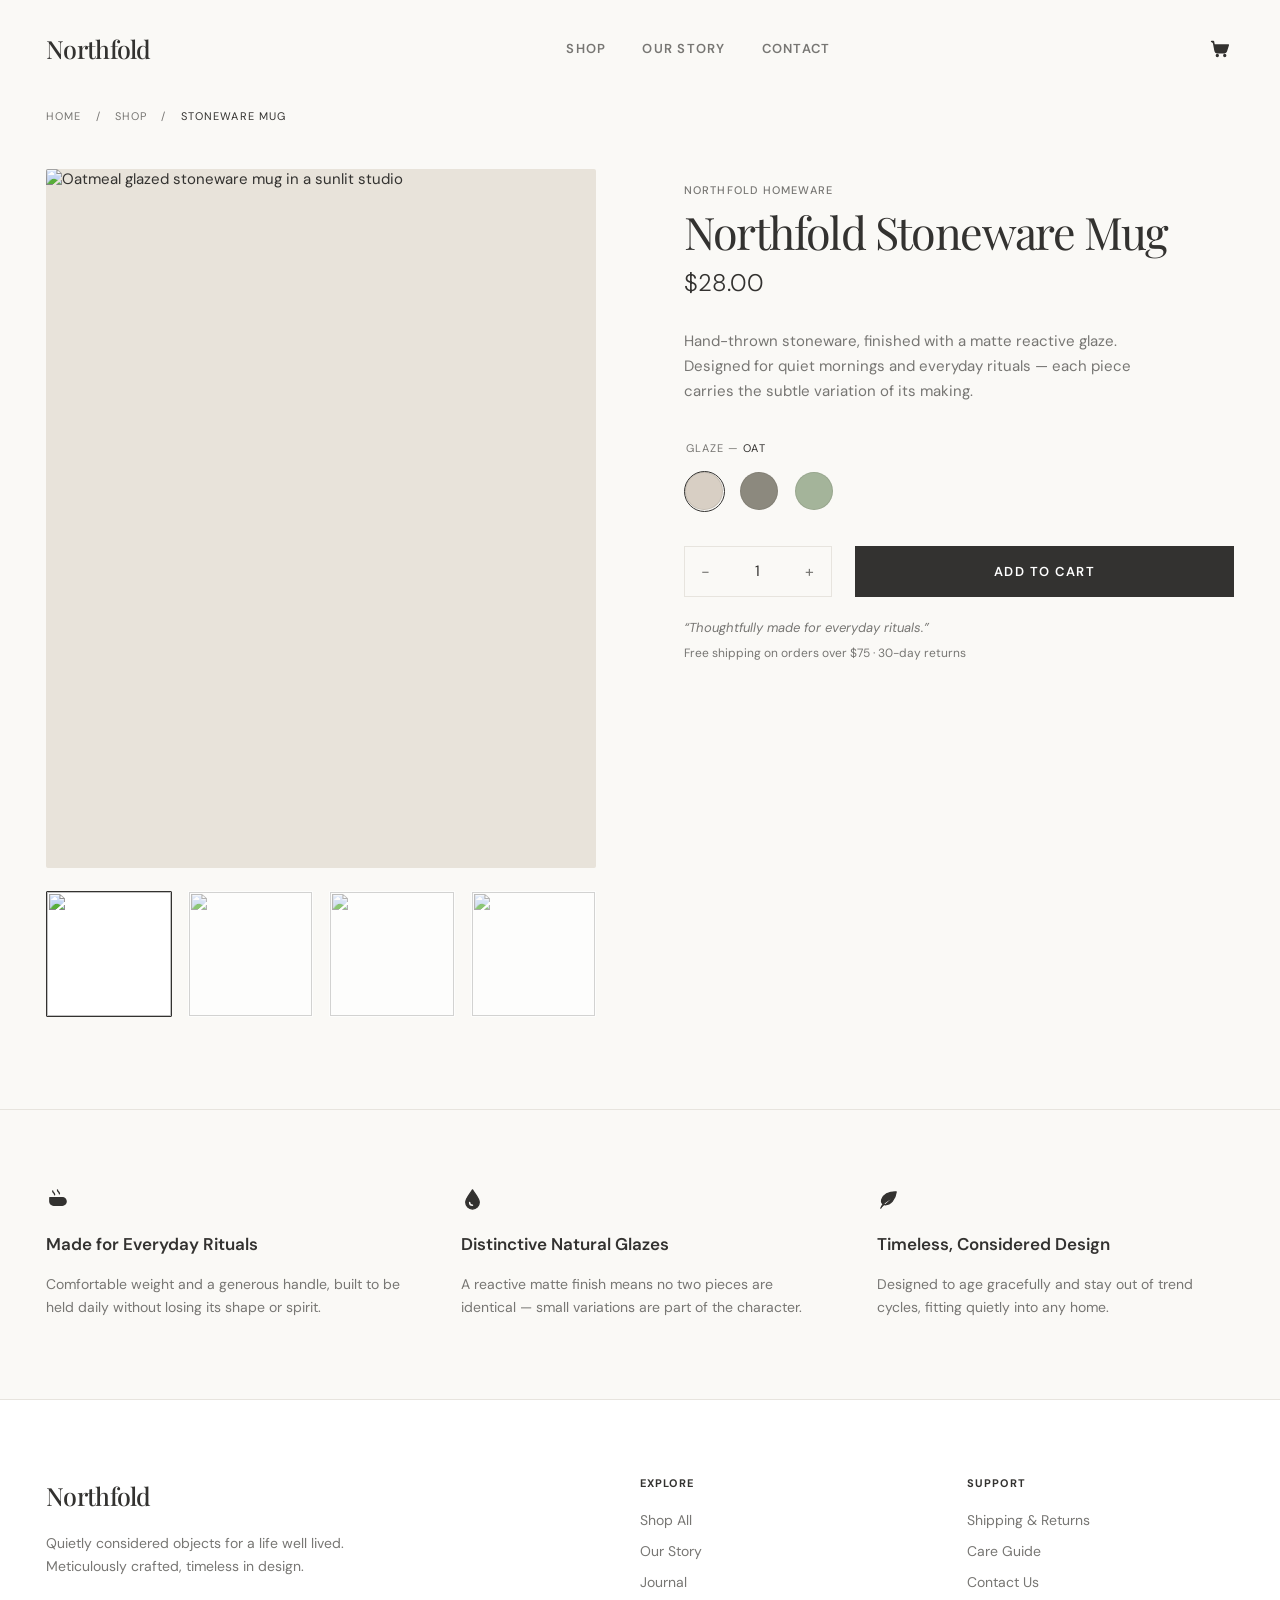
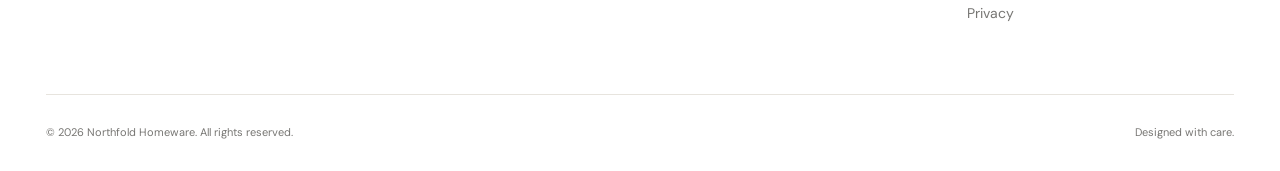
==== index.html @ 395e3844 "feat: implemented initial layout and styles for the product page" ====
<!doctype html>
<html lang="en">
<head>
  <meta charset="utf-8">
  <meta name="viewport" content="width=device-width, initial-scale=1">
  <meta name="theme-color" content="#faf9f6">
  <title>Northfold Stoneware Mug | Northfold Homeware</title>
  <link rel="icon" href="favicon.ico" sizes="any">
  <link rel="stylesheet" href="styles.css">
</head>
<body>
  <header class="site-header wrap">
    <a class="brand" href="#top">Northfold</a>
    <nav class="main-nav" aria-label="Main navigation">
      <a href="#product">Shop</a><a href="#benefits">Our Story</a><a href="#footer">Contact</a>
    </nav>
    <div class="header-actions">
      <button class="icon-button cart-button" type="button" aria-label="Shopping cart">
        <svg viewBox="0 0 24 24" aria-hidden="true"><path d="M3 4h2l2.1 11.1a2 2 0 0 0 2 1.6h8.7a2 2 0 0 0 1.9-1.4L22 8H6"/><circle cx="9.5" cy="20" r="1"/><circle cx="18" cy="20" r="1"/></svg>
      </button>
      <button class="icon-button menu-button" type="button" aria-label="Open menu">
        <svg viewBox="0 0 24 24" aria-hidden="true"><path d="M4 7h16M4 12h16M4 17h16"/></svg>
      </button>
    </div>
  </header>

  <main id="top">
    <div class="wrap breadcrumbs"><nav aria-label="Breadcrumb"><a href="#top">Home</a><span>/</span><a href="#product">Shop</a><span>/</span><span aria-current="page">Stoneware Mug</span></nav></div>
    <section class="product wrap" id="product" aria-labelledby="product-title">
      <div class="gallery">
        <div class="hero-image"><img src="https://storage.googleapis.com/uxpilot-auth.appspot.com/gen_ce81e70cb1_eb468fafd496a370.png" alt="Oatmeal glazed stoneware mug in a sunlit studio" fetchpriority="high"></div>
        <div class="thumbnails" aria-label="More product views">
          <button class="thumbnail is-active" type="button" aria-label="Front view, selected"><img src="https://storage.googleapis.com/uxpilot-auth.appspot.com/gen_261ecb6a1e_8938ddd8ae09c3d9.png" alt="" loading="lazy"></button>
          <button class="thumbnail" type="button" aria-label="Side view"><img src="https://storage.googleapis.com/uxpilot-auth.appspot.com/gen_2e1c5e06f6_3cd3f0ae0a8ce8c4.png" alt="" loading="lazy"></button>
          <button class="thumbnail" type="button" aria-label="View inside the mug"><img src="https://storage.googleapis.com/uxpilot-auth.appspot.com/gen_744cd7ebcb_35d6a5e7d0e87922.png" alt="" loading="lazy"></button>
          <button class="thumbnail" type="button" aria-label="Mug in a morning setting"><img src="https://storage.googleapis.com/uxpilot-auth.appspot.com/gen_8d7a092bd8_0ed3a1b6544049fc.png" alt="" loading="lazy"></button>
        </div>
      </div>
      <div class="product-info">
        <p class="eyebrow">Northfold Homeware</p>
        <h1 id="product-title">Northfold Stoneware Mug</h1>
        <p class="price">$28.00</p>
        <p class="description">Hand-thrown stoneware, finished with a matte reactive glaze. Designed for quiet mornings and everyday rituals — each piece carries the subtle variation of its making.</p>
        <form class="purchase-form">
          <fieldset class="glaze-selector">
            <legend>Glaze <span aria-hidden="true">—</span> <span class="selected-glaze">Oat</span></legend>
            <div class="swatches">
              <label class="swatch oat"><input type="radio" name="glaze" value="oat" checked><span class="visually-hidden">Oat</span></label>
              <label class="swatch slate"><input type="radio" name="glaze" value="slate"><span class="visually-hidden">Slate</span></label>
              <label class="swatch moss"><input type="radio" name="glaze" value="moss"><span class="visually-hidden">Moss</span></label>
            </div>
          </fieldset>
          <div class="purchase-controls">
            <div class="quantity-control"><label for="quantity">Quantity</label><button type="button" aria-label="Decrease quantity">−</button><input id="quantity" name="quantity" type="number" min="1" value="1"><button type="button" aria-label="Increase quantity">+</button></div>
            <button class="add-to-cart" type="button">Add to Cart</button>
          </div>
        </form>
        <div class="product-promise"><p>“Thoughtfully made for everyday rituals.”</p><p>Free shipping on orders over $75 · 30-day returns</p></div>
      </div>
    </section>

    <section class="benefits" id="benefits" aria-label="Product benefits">
      <div class="benefit-grid wrap">
        <article class="benefit"><svg viewBox="0 0 24 24" aria-hidden="true"><path d="M4 10h13a4 4 0 0 1 0 8H8a4 4 0 0 1-4-4v-4Zm13 2h2a2 2 0 0 1 0 4h-2M7 3c0 2 2 2 2 4M12 2c0 2 2 2 2 4"/></svg><h2>Made for Everyday Rituals</h2><p>Comfortable weight and a generous handle, built to be held daily without losing its shape or spirit.</p></article>
        <article class="benefit"><svg viewBox="0 0 24 24" aria-hidden="true"><path d="M12 2C9 7 5 11 5 15a7 7 0 0 0 14 0c0-4-4-8-7-13Z"/><path class="icon-cutout" d="M9 15a3 3 0 0 0 3 3"/></svg><h2>Distinctive Natural Glazes</h2><p>A reactive matte finish means no two pieces are identical — small variations are part of the character.</p></article>
        <article class="benefit"><svg viewBox="0 0 24 24" aria-hidden="true"><path d="M20 4c-7 0-13 2-15 8-.8 2.4.2 5 2.8 5.4C14 18 19 12 20 4ZM4 21c2-5 6-8 11-10"/></svg><h2>Timeless, Considered Design</h2><p>Designed to age gracefully and stay out of trend cycles, fitting quietly into any home.</p></article>
      </div>
    </section>
  </main>

  <footer class="site-footer" id="footer">
    <div class="footer-main wrap">
      <div class="footer-about"><a class="brand" href="#top">Northfold</a><p>Quietly considered objects for a life well lived.<br>Meticulously crafted, timeless in design.</p></div>
      <div class="footer-column"><h2>Explore</h2><a href="#product">Shop All</a><a href="#benefits">Our Story</a><a href="#footer">Journal</a></div>
      <div class="footer-column"><h2>Support</h2><a href="#footer">Shipping &amp; Returns</a><a href="#footer">Care Guide</a><a href="#footer">Contact Us</a><a href="#footer">Privacy</a></div>
    </div>
    <div class="footer-bottom wrap"><p>© 2026 Northfold Homeware. <span class="desktop-only">All rights reserved.</span></p><span class="desktop-only">Designed with care.</span><div class="mobile-only"><a href="#footer">Privacy</a><a href="#footer">Terms</a></div></div>
  </footer>
</body>
</html>
---- styles.css ----
@import url('https://fonts.googleapis.com/css2?family=DM+Sans:wght@300;400;500;600&family=Playfair+Display:wght@400;500&display=swap');

:root {
  color-scheme: light;
  --page: #faf9f6;
  --surface: #fff;
  --ink: #333230;
  --muted: #777673;
  --line: #e7e4de;
  --oat: #d8cfc4;
  --slate: #8c897e;
  --moss: #a4b49a;
  --serif: 'Playfair Display', Georgia, serif;
  --sans: 'DM Sans', Arial, sans-serif;
  --content: 1188px;
}
* { box-sizing: border-box; }
html { scroll-behavior: smooth; }
body { margin: 0; background: var(--page); color: var(--ink); font-family: var(--sans); font-size: 15px; -webkit-font-smoothing: antialiased; }
a { color: inherit; text-decoration: none; }
button, input { font: inherit; color: inherit; }
button { cursor: pointer; }
.wrap { width: min(var(--content), calc(100% - 64px)); margin-inline: auto; }
.site-header { height: 96px; display: flex; align-items: center; justify-content: space-between; }
.brand { font: 500 25px/1 var(--serif); letter-spacing: -.7px; }
.main-nav { display: flex; gap: 36px; margin-left: 40px; color: var(--muted); font-size: 13px; font-weight: 600; letter-spacing: 1.25px; text-transform: uppercase; }
.main-nav a, .footer-column a { transition: color .18s ease; }
.main-nav a:hover, .footer-column a:hover { color: var(--ink); }
.header-actions { display: flex; align-items: center; gap: 17px; }
.icon-button { display: grid; place-items: center; width: 28px; height: 32px; padding: 3px; border: 0; background: none; }
.icon-button svg { width: 21px; height: 21px; fill: currentColor; stroke: currentColor; stroke-width: 1.8; stroke-linecap: round; stroke-linejoin: round; }
.menu-button { display: none; }
.breadcrumbs { margin-top: 13px; }
.breadcrumbs nav { display: flex; align-items: center; gap: 14px; color: var(--muted); font-size: 11px; letter-spacing: 1.15px; text-transform: uppercase; }
.breadcrumbs [aria-current] { color: var(--ink); }
.product { display: grid; grid-template-columns: 1fr 1fr; gap: clamp(56px, 6.8vw, 94px); padding-top: 46px; padding-bottom: 92px; }
.gallery { min-width: 0; }
.hero-image { width: 100%; aspect-ratio: 4 / 5.08; overflow: hidden; background: #e8e3da; border-radius: 2px; }
.hero-image img, .thumbnail img { display: block; width: 100%; height: 100%; object-fit: cover; }
.thumbnails { display: grid; grid-template-columns: repeat(4, minmax(0, 1fr)); gap: 16px; margin-top: 23px; }
.thumbnail { aspect-ratio: 1; min-width: 0; padding: 0; overflow: hidden; border: 1px solid transparent; border-radius: 1px; background: var(--surface); opacity: .68; }
.thumbnail:hover, .thumbnail.is-active { opacity: 1; }
.thumbnail.is-active { border-color: var(--ink); }
.product-info { padding-top: 14px; min-width: 0; }
.eyebrow { margin: 0 0 13px; color: var(--muted); font-size: 11px; font-weight: 500; letter-spacing: 1.2px; text-transform: uppercase; }
h1 { max-width: 540px; margin: 0; font: 400 clamp(38px, 3.5vw, 49px)/.99 var(--serif); letter-spacing: -1.6px; }
.price { margin: 13px 0 31px; font-size: 24px; font-weight: 300; }
.description { max-width: 450px; margin: 0 0 37px; color: var(--muted); font-size: 15px; line-height: 1.65; }
.glaze-selector { margin: 0 0 34px; padding: 0; border: 0; }
.glaze-selector legend { margin-bottom: 16px; color: var(--muted); font-size: 11px; letter-spacing: 1.1px; text-transform: uppercase; }
.selected-glaze { color: var(--ink); }
.swatches { display: flex; gap: 14px; }
.swatch { position: relative; display: grid; width: 41px; height: 41px; place-items: center; border-radius: 50%; cursor: pointer; }
.swatch input { position: absolute; inset: 0; width: 100%; height: 100%; margin: 0; opacity: 0; cursor: pointer; }
.swatch span:not(.visually-hidden) { display: block; }
.swatch::after { content: ''; width: 36px; height: 36px; border: 1px solid rgba(40, 39, 36, .1); border-radius: 50%; background: var(--swatch); transition: outline .15s ease; }
.swatch:has(input:checked)::before { content: ''; position: absolute; inset: 0; border: 1.5px solid var(--ink); border-radius: 50%; pointer-events: none; }
.swatch.oat { --swatch: var(--oat); }.swatch.slate { --swatch: var(--slate); }.swatch.moss { --swatch: var(--moss); }
.swatch input:focus-visible { outline: 0; }
.swatch:has(input:focus-visible)::before { outline: 2px solid #5c7791; outline-offset: 3px; }
.visually-hidden { position: absolute !important; width: 1px !important; height: 1px !important; padding: 0 !important; margin: -1px !important; overflow: hidden !important; clip: rect(0,0,0,0) !important; white-space: nowrap !important; border: 0 !important; }
.purchase-controls { display: flex; align-items: stretch; gap: 23px; }
.quantity-control { position: relative; display: grid; grid-template-columns: 42px 1fr 42px; align-items: center; flex: 0 0 148px; height: 51px; border: 1px solid var(--line); }
.quantity-control > label { position: absolute; width: 1px; height: 1px; overflow: hidden; clip: rect(0,0,0,0); }
.quantity-control button { height: 100%; border: 0; background: transparent; color: var(--muted); font-size: 16px; }
.quantity-control input { width: 100%; padding: 0; border: 0; outline: 0; background: transparent; text-align: center; appearance: textfield; }
.quantity-control input::-webkit-inner-spin-button, .quantity-control input::-webkit-outer-spin-button { appearance: none; margin: 0; }
.quantity-control:focus-within { outline: 2px solid #5c7791; outline-offset: 2px; }
.add-to-cart { flex: 1; min-height: 51px; border: 0; background: var(--ink); color: var(--surface); font-size: 13px; font-weight: 600; letter-spacing: 1.5px; text-transform: uppercase; }
.add-to-cart:hover { opacity: .9; }
.product-promise { margin-top: 22px; color: var(--muted); font-size: 12px; }
.product-promise p { margin: 0 0 9px; }
.product-promise p:first-child { font-size: 13px; font-style: italic; }
.benefits { border-top: 1px solid var(--line); }
.benefit-grid { display: grid; grid-template-columns: repeat(3, 1fr); gap: 58px; padding-top: 78px; padding-bottom: 80px; }
.benefit svg { width: 23px; height: 23px; margin-bottom: 17px; fill: currentColor; stroke: currentColor; stroke-width: 1.4; stroke-linecap: round; stroke-linejoin: round; }
.benefit:nth-child(2) svg { fill: currentColor; }.benefit svg .icon-cutout { fill: none; stroke: var(--page); stroke-width: 1.5; }
.benefit h2 { margin: 0 0 18px; font-size: 17px; font-weight: 600; }
.benefit p { margin: 0; color: var(--muted); font-size: 14px; line-height: 1.65; }
.site-footer { border-top: 1px solid var(--line); background: var(--surface); }
.footer-main { display: grid; grid-template-columns: 2fr 1fr 1fr; gap: 60px; padding-top: 76px; padding-bottom: 72px; }
.footer-about .brand { display: inline-block; margin: 7px 0 24px; }
.footer-about p { margin: 0; color: var(--muted); font-size: 14px; line-height: 1.65; }
.footer-column { display: flex; flex-direction: column; align-items: flex-start; gap: 13px; color: var(--muted); font-size: 14px; }
.footer-column h2 { margin: 0 0 8px; color: var(--ink); font-size: 11px; font-weight: 700; letter-spacing: 1.1px; text-transform: uppercase; }
.footer-bottom { display: flex; justify-content: space-between; padding-top: 30px; padding-bottom: 32px; border-top: 1px solid var(--line); color: var(--muted); font-size: 11px; }
.footer-bottom p { margin: 0; }
.mobile-only { display: none; }
:focus-visible { outline: 2px solid #5c7791; outline-offset: 3px; }

@media (max-width: 1000px) and (min-width: 751px) {
  .wrap { width: calc(100% - 48px); }
  .product { gap: 42px; }
  h1 { font-size: 39px; }
  .purchase-controls { gap: 12px; }
  .quantity-control { flex-basis: 128px; grid-template-columns: 34px 1fr 34px; }
}
@media (max-width: 750px) {
  .wrap { width: calc(100% - 40px); }
  .site-header { width: 100%; height: 67px; padding-inline: 20px; border-bottom: 1px solid var(--line); }
  .brand { font-size: 19px; }
  .main-nav { display: none; }
  .header-actions { gap: 10px; }
  .icon-button { width: 21px; height: 28px; }
  .icon-button svg { width: 17px; height: 17px; }
  .menu-button { display: grid; }
  .breadcrumbs { display: none; }
  .product { display: flex; flex-direction: column; gap: 0; padding-top: 20px; padding-bottom: 36px; }
  .hero-image { aspect-ratio: 1 / .96; }
  .thumbnails { gap: 10px; margin-top: 14px; }
  .product-info { padding-top: 33px; }
  .eyebrow { margin-bottom: 10px; font-size: 9px; letter-spacing: 1px; }
  h1 { max-width: 430px; font-size: 29px; line-height: 1.08; letter-spacing: -.7px; }
  .price { margin: 8px 0 28px; font-size: 19px; }
  .description { margin-bottom: 27px; font-size: 13px; line-height: 1.52; }
  .glaze-selector { margin-bottom: 29px; }
  .glaze-selector legend { margin-bottom: 12px; font-size: 9px; }
  .swatches { gap: 14px; }
  .swatch { width: 45px; height: 45px; }
  .swatch::after { width: 40px; height: 40px; }
  .purchase-controls { display: flex; flex-direction: column; gap: 14px; }
  .quantity-control { flex: auto; grid-template-columns: 1fr 1fr 1fr; width: 100%; height: 50px; }
  .add-to-cart { min-height: 52px; }
  .product-promise { margin-top: 33px; text-align: center; font-size: 9px; letter-spacing: 1px; }
  .product-promise p { margin-bottom: 11px; }
  .product-promise p:first-child { font-size: 11px; letter-spacing: 0; }
  .product-promise p:last-child { text-transform: uppercase; }
  .benefit-grid { grid-template-columns: 1fr; gap: 40px; padding-top: 54px; padding-bottom: 58px; }
  .benefit svg { width: 19px; height: 19px; margin-bottom: 13px; }
  .benefit h2 { margin-bottom: 11px; font-size: 15px; }
  .benefit p { font-size: 12px; line-height: 1.6; }
  .footer-main { grid-template-columns: 1fr 1fr; gap: 35px 25px; padding-top: 56px; padding-bottom: 38px; }
  .footer-about { grid-column: 1 / -1; }
  .footer-about .brand { margin-top: 0; margin-bottom: 22px; }
  .footer-about p { font-size: 12px; }
  .footer-column { gap: 13px; font-size: 12px; }
  .footer-column h2 { margin-bottom: 8px; font-size: 9px; }
  .footer-bottom { flex-direction: column; align-items: center; gap: 19px; padding-top: 27px; padding-bottom: 28px; font-size: 9px; letter-spacing: .8px; text-align: center; }
  .footer-bottom > .desktop-only { display: none; }
  .footer-bottom .mobile-only { display: flex; gap: 25px; text-transform: uppercase; }
}
@media (prefers-color-scheme: dark) {
  :root { color-scheme: dark; --page: #1a1918; --surface: #252321; --ink: #f2f0ed; --muted: #aaa69f; --line: #373430; }
  .hero-image { background: #302d29; }
}
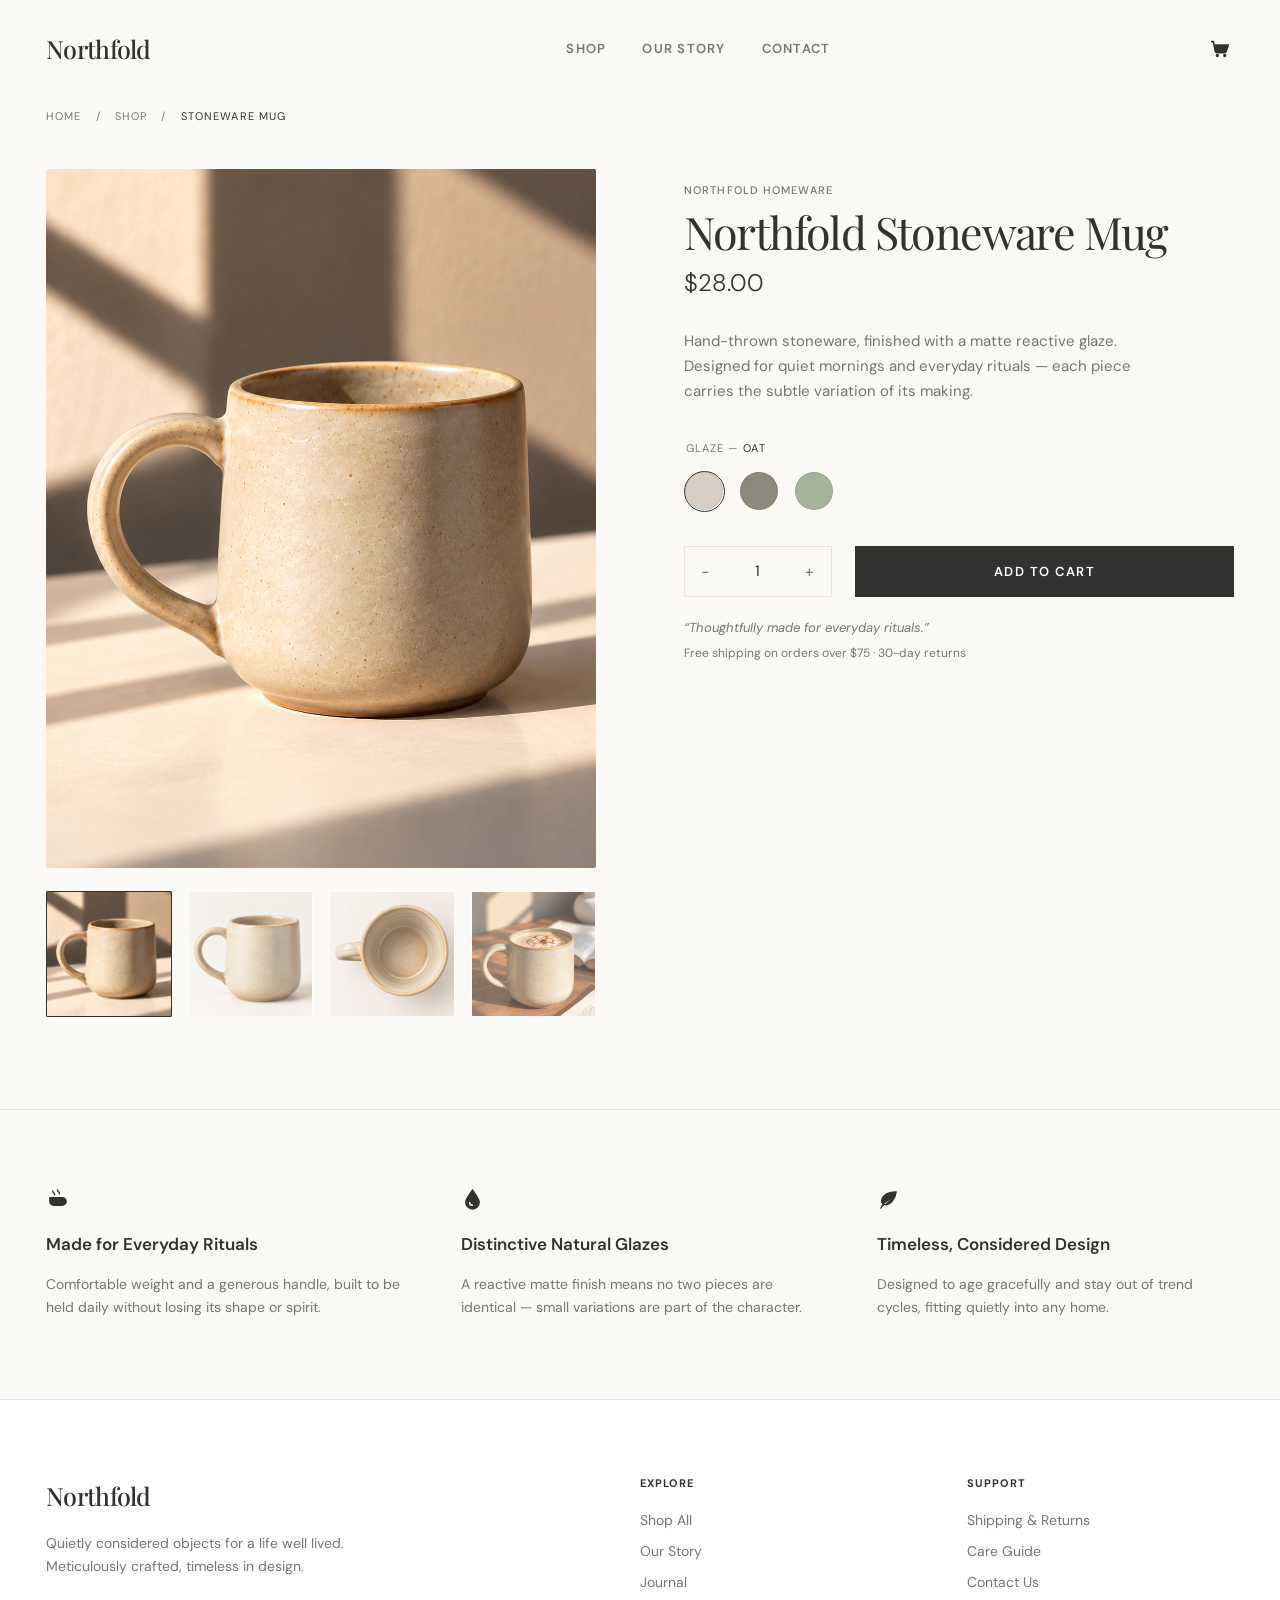
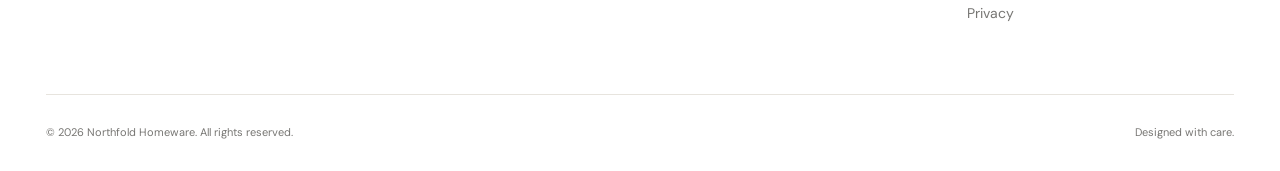
==== commit 38487711: "feat: updated oat mug images to use consistent images" ====
--- a/index.html
+++ b/index.html
@@ -1,80 +1,241 @@
 <!doctype html>
 <html lang="en">
-<head>
-  <meta charset="utf-8">
-  <meta name="viewport" content="width=device-width, initial-scale=1">
-  <meta name="theme-color" content="#faf9f6">
-  <title>Northfold Stoneware Mug | Northfold Homeware</title>
-  <link rel="icon" href="favicon.ico" sizes="any">
-  <link rel="stylesheet" href="styles.css">
-</head>
-<body>
-  <header class="site-header wrap">
-    <a class="brand" href="#top">Northfold</a>
-    <nav class="main-nav" aria-label="Main navigation">
-      <a href="#product">Shop</a><a href="#benefits">Our Story</a><a href="#footer">Contact</a>
-    </nav>
-    <div class="header-actions">
-      <button class="icon-button cart-button" type="button" aria-label="Shopping cart">
-        <svg viewBox="0 0 24 24" aria-hidden="true"><path d="M3 4h2l2.1 11.1a2 2 0 0 0 2 1.6h8.7a2 2 0 0 0 1.9-1.4L22 8H6"/><circle cx="9.5" cy="20" r="1"/><circle cx="18" cy="20" r="1"/></svg>
-      </button>
-      <button class="icon-button menu-button" type="button" aria-label="Open menu">
-        <svg viewBox="0 0 24 24" aria-hidden="true"><path d="M4 7h16M4 12h16M4 17h16"/></svg>
-      </button>
-    </div>
-  </header>
+  <head>
+    <meta charset="utf-8" />
+    <meta name="viewport" content="width=device-width, initial-scale=1" />
+    <meta name="theme-color" content="#faf9f6" />
+    <title>Northfold Stoneware Mug | Northfold Homeware</title>
+    <link rel="icon" href="favicon.ico" sizes="any" />
+    <link rel="stylesheet" href="styles.css" />
+  </head>
+  <body>
+    <header class="site-header wrap">
+      <a class="brand" href="#top">Northfold</a>
+      <nav class="main-nav" aria-label="Main navigation">
+        <a href="#product">Shop</a><a href="#benefits">Our Story</a
+        ><a href="#footer">Contact</a>
+      </nav>
+      <div class="header-actions">
+        <button
+          class="icon-button cart-button"
+          type="button"
+          aria-label="Shopping cart"
+        >
+          <svg viewBox="0 0 24 24" aria-hidden="true">
+            <path
+              d="M3 4h2l2.1 11.1a2 2 0 0 0 2 1.6h8.7a2 2 0 0 0 1.9-1.4L22 8H6"
+            />
+            <circle cx="9.5" cy="20" r="1" />
+            <circle cx="18" cy="20" r="1" />
+          </svg>
+        </button>
+        <button
+          class="icon-button menu-button"
+          type="button"
+          aria-label="Open menu"
+        >
+          <svg viewBox="0 0 24 24" aria-hidden="true">
+            <path d="M4 7h16M4 12h16M4 17h16" />
+          </svg>
+        </button>
+      </div>
+    </header>
 
-  <main id="top">
-    <div class="wrap breadcrumbs"><nav aria-label="Breadcrumb"><a href="#top">Home</a><span>/</span><a href="#product">Shop</a><span>/</span><span aria-current="page">Stoneware Mug</span></nav></div>
-    <section class="product wrap" id="product" aria-labelledby="product-title">
-      <div class="gallery">
-        <div class="hero-image"><img src="https://storage.googleapis.com/uxpilot-auth.appspot.com/gen_ce81e70cb1_eb468fafd496a370.png" alt="Oatmeal glazed stoneware mug in a sunlit studio" fetchpriority="high"></div>
-        <div class="thumbnails" aria-label="More product views">
-          <button class="thumbnail is-active" type="button" aria-label="Front view, selected"><img src="https://storage.googleapis.com/uxpilot-auth.appspot.com/gen_261ecb6a1e_8938ddd8ae09c3d9.png" alt="" loading="lazy"></button>
-          <button class="thumbnail" type="button" aria-label="Side view"><img src="https://storage.googleapis.com/uxpilot-auth.appspot.com/gen_2e1c5e06f6_3cd3f0ae0a8ce8c4.png" alt="" loading="lazy"></button>
-          <button class="thumbnail" type="button" aria-label="View inside the mug"><img src="https://storage.googleapis.com/uxpilot-auth.appspot.com/gen_744cd7ebcb_35d6a5e7d0e87922.png" alt="" loading="lazy"></button>
-          <button class="thumbnail" type="button" aria-label="Mug in a morning setting"><img src="https://storage.googleapis.com/uxpilot-auth.appspot.com/gen_8d7a092bd8_0ed3a1b6544049fc.png" alt="" loading="lazy"></button>
-        </div>
-      </div>
-      <div class="product-info">
-        <p class="eyebrow">Northfold Homeware</p>
-        <h1 id="product-title">Northfold Stoneware Mug</h1>
-        <p class="price">$28.00</p>
-        <p class="description">Hand-thrown stoneware, finished with a matte reactive glaze. Designed for quiet mornings and everyday rituals — each piece carries the subtle variation of its making.</p>
-        <form class="purchase-form">
-          <fieldset class="glaze-selector">
-            <legend>Glaze <span aria-hidden="true">—</span> <span class="selected-glaze">Oat</span></legend>
-            <div class="swatches">
-              <label class="swatch oat"><input type="radio" name="glaze" value="oat" checked><span class="visually-hidden">Oat</span></label>
-              <label class="swatch slate"><input type="radio" name="glaze" value="slate"><span class="visually-hidden">Slate</span></label>
-              <label class="swatch moss"><input type="radio" name="glaze" value="moss"><span class="visually-hidden">Moss</span></label>
+    <main id="top">
+      <div class="wrap breadcrumbs">
+        <nav aria-label="Breadcrumb">
+          <a href="#top">Home</a><span>/</span><a href="#product">Shop</a
+          ><span>/</span><span aria-current="page">Stoneware Mug</span>
+        </nav>
+      </div>
+      <section
+        class="product wrap"
+        id="product"
+        aria-labelledby="product-title"
+      >
+        <div class="gallery">
+          <div class="hero-image">
+            <img
+              src="assets/images/mug-oat-sunlight.png"
+              alt="Oatmeal glazed stoneware mug in a sunlit studio"
+              fetchpriority="high"
+            />
+          </div>
+          <div class="thumbnails" aria-label="More product views">
+            <button
+              class="thumbnail is-active"
+              type="button"
+              aria-label="Front view, selected"
+            >
+              <img
+                src="assets/images/mug-oat-sunlight.png"
+                alt=""
+                loading="lazy"
+              />
+            </button>
+            <button class="thumbnail" type="button" aria-label="Side view">
+              <img
+                src="assets/images/mug-oat-front.png"
+                alt=""
+                loading="lazy"
+              />
+            </button>
+            <button
+              class="thumbnail"
+              type="button"
+              aria-label="View inside the mug"
+            >
+              <img
+                src="assets/images/mug-oat-interior.png"
+                alt=""
+                loading="lazy"
+              />
+            </button>
+            <button
+              class="thumbnail"
+              type="button"
+              aria-label="Mug in a morning setting"
+            >
+              <img
+                src="assets/images/mug-oat-lifestyle.png"
+                alt=""
+                loading="lazy"
+              />
+            </button>
+          </div>
+        </div>
+        <div class="product-info">
+          <p class="eyebrow">Northfold Homeware</p>
+          <h1 id="product-title">Northfold Stoneware Mug</h1>
+          <p class="price">$28.00</p>
+          <p class="description">
+            Hand-thrown stoneware, finished with a matte reactive glaze.
+            Designed for quiet mornings and everyday rituals — each piece
+            carries the subtle variation of its making.
+          </p>
+          <form class="purchase-form">
+            <fieldset class="glaze-selector">
+              <legend>
+                Glaze <span aria-hidden="true">—</span>
+                <span class="selected-glaze">Oat</span>
+              </legend>
+              <div class="swatches">
+                <label class="swatch oat"
+                  ><input type="radio" name="glaze" value="oat" checked /><span
+                    class="visually-hidden"
+                    >Oat</span
+                  ></label
+                >
+                <label class="swatch slate"
+                  ><input type="radio" name="glaze" value="slate" /><span
+                    class="visually-hidden"
+                    >Slate</span
+                  ></label
+                >
+                <label class="swatch moss"
+                  ><input type="radio" name="glaze" value="moss" /><span
+                    class="visually-hidden"
+                    >Moss</span
+                  ></label
+                >
+              </div>
+            </fieldset>
+            <div class="purchase-controls">
+              <div class="quantity-control">
+                <label for="quantity">Quantity</label
+                ><button type="button" aria-label="Decrease quantity">−</button
+                ><input
+                  id="quantity"
+                  name="quantity"
+                  type="number"
+                  min="1"
+                  value="1"
+                /><button type="button" aria-label="Increase quantity">
+                  +
+                </button>
+              </div>
+              <button class="add-to-cart" type="button">Add to Cart</button>
             </div>
-          </fieldset>
-          <div class="purchase-controls">
-            <div class="quantity-control"><label for="quantity">Quantity</label><button type="button" aria-label="Decrease quantity">−</button><input id="quantity" name="quantity" type="number" min="1" value="1"><button type="button" aria-label="Increase quantity">+</button></div>
-            <button class="add-to-cart" type="button">Add to Cart</button>
+          </form>
+          <div class="product-promise">
+            <p>“Thoughtfully made for everyday rituals.”</p>
+            <p>Free shipping on orders over $75 · 30-day returns</p>
           </div>
-        </form>
-        <div class="product-promise"><p>“Thoughtfully made for everyday rituals.”</p><p>Free shipping on orders over $75 · 30-day returns</p></div>
-      </div>
-    </section>
+        </div>
+      </section>
 
-    <section class="benefits" id="benefits" aria-label="Product benefits">
-      <div class="benefit-grid wrap">
-        <article class="benefit"><svg viewBox="0 0 24 24" aria-hidden="true"><path d="M4 10h13a4 4 0 0 1 0 8H8a4 4 0 0 1-4-4v-4Zm13 2h2a2 2 0 0 1 0 4h-2M7 3c0 2 2 2 2 4M12 2c0 2 2 2 2 4"/></svg><h2>Made for Everyday Rituals</h2><p>Comfortable weight and a generous handle, built to be held daily without losing its shape or spirit.</p></article>
-        <article class="benefit"><svg viewBox="0 0 24 24" aria-hidden="true"><path d="M12 2C9 7 5 11 5 15a7 7 0 0 0 14 0c0-4-4-8-7-13Z"/><path class="icon-cutout" d="M9 15a3 3 0 0 0 3 3"/></svg><h2>Distinctive Natural Glazes</h2><p>A reactive matte finish means no two pieces are identical — small variations are part of the character.</p></article>
-        <article class="benefit"><svg viewBox="0 0 24 24" aria-hidden="true"><path d="M20 4c-7 0-13 2-15 8-.8 2.4.2 5 2.8 5.4C14 18 19 12 20 4ZM4 21c2-5 6-8 11-10"/></svg><h2>Timeless, Considered Design</h2><p>Designed to age gracefully and stay out of trend cycles, fitting quietly into any home.</p></article>
-      </div>
-    </section>
-  </main>
+      <section class="benefits" id="benefits" aria-label="Product benefits">
+        <div class="benefit-grid wrap">
+          <article class="benefit">
+            <svg viewBox="0 0 24 24" aria-hidden="true">
+              <path
+                d="M4 10h13a4 4 0 0 1 0 8H8a4 4 0 0 1-4-4v-4Zm13 2h2a2 2 0 0 1 0 4h-2M7 3c0 2 2 2 2 4M12 2c0 2 2 2 2 4"
+              />
+            </svg>
+            <h2>Made for Everyday Rituals</h2>
+            <p>
+              Comfortable weight and a generous handle, built to be held daily
+              without losing its shape or spirit.
+            </p>
+          </article>
+          <article class="benefit">
+            <svg viewBox="0 0 24 24" aria-hidden="true">
+              <path d="M12 2C9 7 5 11 5 15a7 7 0 0 0 14 0c0-4-4-8-7-13Z" />
+              <path class="icon-cutout" d="M9 15a3 3 0 0 0 3 3" />
+            </svg>
+            <h2>Distinctive Natural Glazes</h2>
+            <p>
+              A reactive matte finish means no two pieces are identical — small
+              variations are part of the character.
+            </p>
+          </article>
+          <article class="benefit">
+            <svg viewBox="0 0 24 24" aria-hidden="true">
+              <path
+                d="M20 4c-7 0-13 2-15 8-.8 2.4.2 5 2.8 5.4C14 18 19 12 20 4ZM4 21c2-5 6-8 11-10"
+              />
+            </svg>
+            <h2>Timeless, Considered Design</h2>
+            <p>
+              Designed to age gracefully and stay out of trend cycles, fitting
+              quietly into any home.
+            </p>
+          </article>
+        </div>
+      </section>
+    </main>
 
-  <footer class="site-footer" id="footer">
-    <div class="footer-main wrap">
-      <div class="footer-about"><a class="brand" href="#top">Northfold</a><p>Quietly considered objects for a life well lived.<br>Meticulously crafted, timeless in design.</p></div>
-      <div class="footer-column"><h2>Explore</h2><a href="#product">Shop All</a><a href="#benefits">Our Story</a><a href="#footer">Journal</a></div>
-      <div class="footer-column"><h2>Support</h2><a href="#footer">Shipping &amp; Returns</a><a href="#footer">Care Guide</a><a href="#footer">Contact Us</a><a href="#footer">Privacy</a></div>
-    </div>
-    <div class="footer-bottom wrap"><p>© 2026 Northfold Homeware. <span class="desktop-only">All rights reserved.</span></p><span class="desktop-only">Designed with care.</span><div class="mobile-only"><a href="#footer">Privacy</a><a href="#footer">Terms</a></div></div>
-  </footer>
-</body>
+    <footer class="site-footer" id="footer">
+      <div class="footer-main wrap">
+        <div class="footer-about">
+          <a class="brand" href="#top">Northfold</a>
+          <p>
+            Quietly considered objects for a life well lived.<br />Meticulously
+            crafted, timeless in design.
+          </p>
+        </div>
+        <div class="footer-column">
+          <h2>Explore</h2>
+          <a href="#product">Shop All</a><a href="#benefits">Our Story</a
+          ><a href="#footer">Journal</a>
+        </div>
+        <div class="footer-column">
+          <h2>Support</h2>
+          <a href="#footer">Shipping &amp; Returns</a
+          ><a href="#footer">Care Guide</a><a href="#footer">Contact Us</a
+          ><a href="#footer">Privacy</a>
+        </div>
+      </div>
+      <div class="footer-bottom wrap">
+        <p>
+          © 2026 Northfold Homeware.
+          <span class="desktop-only">All rights reserved.</span>
+        </p>
+        <span class="desktop-only">Designed with care.</span>
+        <div class="mobile-only">
+          <a href="#footer">Privacy</a><a href="#footer">Terms</a>
+        </div>
+      </div>
+    </footer>
+  </body>
 </html>
--- a/styles.css
+++ b/styles.css
@@ -1,4 +1,4 @@
-@import url('https://fonts.googleapis.com/css2?family=DM+Sans:wght@300;400;500;600&family=Playfair+Display:wght@400;500&display=swap');
+@import url("https://fonts.googleapis.com/css2?family=DM+Sans:wght@300;400;500;600;700&family=Playfair+Display:wght@400;500&display=swap");
 
 :root {
   color-scheme: light;
@@ -10,136 +10,646 @@
   --oat: #d8cfc4;
   --slate: #8c897e;
   --moss: #a4b49a;
-  --serif: 'Playfair Display', Georgia, serif;
-  --sans: 'DM Sans', Arial, sans-serif;
+  --serif: "Playfair Display", Georgia, serif;
+  --sans: "DM Sans", Arial, sans-serif;
   --content: 1188px;
 }
-* { box-sizing: border-box; }
-html { scroll-behavior: smooth; }
-body { margin: 0; background: var(--page); color: var(--ink); font-family: var(--sans); font-size: 15px; -webkit-font-smoothing: antialiased; }
-a { color: inherit; text-decoration: none; }
-button, input { font: inherit; color: inherit; }
-button { cursor: pointer; }
-.wrap { width: min(var(--content), calc(100% - 64px)); margin-inline: auto; }
-.site-header { height: 96px; display: flex; align-items: center; justify-content: space-between; }
-.brand { font: 500 25px/1 var(--serif); letter-spacing: -.7px; }
-.main-nav { display: flex; gap: 36px; margin-left: 40px; color: var(--muted); font-size: 13px; font-weight: 600; letter-spacing: 1.25px; text-transform: uppercase; }
-.main-nav a, .footer-column a { transition: color .18s ease; }
-.main-nav a:hover, .footer-column a:hover { color: var(--ink); }
-.header-actions { display: flex; align-items: center; gap: 17px; }
-.icon-button { display: grid; place-items: center; width: 28px; height: 32px; padding: 3px; border: 0; background: none; }
-.icon-button svg { width: 21px; height: 21px; fill: currentColor; stroke: currentColor; stroke-width: 1.8; stroke-linecap: round; stroke-linejoin: round; }
-.menu-button { display: none; }
-.breadcrumbs { margin-top: 13px; }
-.breadcrumbs nav { display: flex; align-items: center; gap: 14px; color: var(--muted); font-size: 11px; letter-spacing: 1.15px; text-transform: uppercase; }
-.breadcrumbs [aria-current] { color: var(--ink); }
-.product { display: grid; grid-template-columns: 1fr 1fr; gap: clamp(56px, 6.8vw, 94px); padding-top: 46px; padding-bottom: 92px; }
-.gallery { min-width: 0; }
-.hero-image { width: 100%; aspect-ratio: 4 / 5.08; overflow: hidden; background: #e8e3da; border-radius: 2px; }
-.hero-image img, .thumbnail img { display: block; width: 100%; height: 100%; object-fit: cover; }
-.thumbnails { display: grid; grid-template-columns: repeat(4, minmax(0, 1fr)); gap: 16px; margin-top: 23px; }
-.thumbnail { aspect-ratio: 1; min-width: 0; padding: 0; overflow: hidden; border: 1px solid transparent; border-radius: 1px; background: var(--surface); opacity: .68; }
-.thumbnail:hover, .thumbnail.is-active { opacity: 1; }
-.thumbnail.is-active { border-color: var(--ink); }
-.product-info { padding-top: 14px; min-width: 0; }
-.eyebrow { margin: 0 0 13px; color: var(--muted); font-size: 11px; font-weight: 500; letter-spacing: 1.2px; text-transform: uppercase; }
-h1 { max-width: 540px; margin: 0; font: 400 clamp(38px, 3.5vw, 49px)/.99 var(--serif); letter-spacing: -1.6px; }
-.price { margin: 13px 0 31px; font-size: 24px; font-weight: 300; }
-.description { max-width: 450px; margin: 0 0 37px; color: var(--muted); font-size: 15px; line-height: 1.65; }
-.glaze-selector { margin: 0 0 34px; padding: 0; border: 0; }
-.glaze-selector legend { margin-bottom: 16px; color: var(--muted); font-size: 11px; letter-spacing: 1.1px; text-transform: uppercase; }
-.selected-glaze { color: var(--ink); }
-.swatches { display: flex; gap: 14px; }
-.swatch { position: relative; display: grid; width: 41px; height: 41px; place-items: center; border-radius: 50%; cursor: pointer; }
-.swatch input { position: absolute; inset: 0; width: 100%; height: 100%; margin: 0; opacity: 0; cursor: pointer; }
-.swatch span:not(.visually-hidden) { display: block; }
-.swatch::after { content: ''; width: 36px; height: 36px; border: 1px solid rgba(40, 39, 36, .1); border-radius: 50%; background: var(--swatch); transition: outline .15s ease; }
-.swatch:has(input:checked)::before { content: ''; position: absolute; inset: 0; border: 1.5px solid var(--ink); border-radius: 50%; pointer-events: none; }
-.swatch.oat { --swatch: var(--oat); }.swatch.slate { --swatch: var(--slate); }.swatch.moss { --swatch: var(--moss); }
-.swatch input:focus-visible { outline: 0; }
-.swatch:has(input:focus-visible)::before { outline: 2px solid #5c7791; outline-offset: 3px; }
-.visually-hidden { position: absolute !important; width: 1px !important; height: 1px !important; padding: 0 !important; margin: -1px !important; overflow: hidden !important; clip: rect(0,0,0,0) !important; white-space: nowrap !important; border: 0 !important; }
-.purchase-controls { display: flex; align-items: stretch; gap: 23px; }
-.quantity-control { position: relative; display: grid; grid-template-columns: 42px 1fr 42px; align-items: center; flex: 0 0 148px; height: 51px; border: 1px solid var(--line); }
-.quantity-control > label { position: absolute; width: 1px; height: 1px; overflow: hidden; clip: rect(0,0,0,0); }
-.quantity-control button { height: 100%; border: 0; background: transparent; color: var(--muted); font-size: 16px; }
-.quantity-control input { width: 100%; padding: 0; border: 0; outline: 0; background: transparent; text-align: center; appearance: textfield; }
-.quantity-control input::-webkit-inner-spin-button, .quantity-control input::-webkit-outer-spin-button { appearance: none; margin: 0; }
-.quantity-control:focus-within { outline: 2px solid #5c7791; outline-offset: 2px; }
-.add-to-cart { flex: 1; min-height: 51px; border: 0; background: var(--ink); color: var(--surface); font-size: 13px; font-weight: 600; letter-spacing: 1.5px; text-transform: uppercase; }
-.add-to-cart:hover { opacity: .9; }
-.product-promise { margin-top: 22px; color: var(--muted); font-size: 12px; }
-.product-promise p { margin: 0 0 9px; }
-.product-promise p:first-child { font-size: 13px; font-style: italic; }
-.benefits { border-top: 1px solid var(--line); }
-.benefit-grid { display: grid; grid-template-columns: repeat(3, 1fr); gap: 58px; padding-top: 78px; padding-bottom: 80px; }
-.benefit svg { width: 23px; height: 23px; margin-bottom: 17px; fill: currentColor; stroke: currentColor; stroke-width: 1.4; stroke-linecap: round; stroke-linejoin: round; }
-.benefit:nth-child(2) svg { fill: currentColor; }.benefit svg .icon-cutout { fill: none; stroke: var(--page); stroke-width: 1.5; }
-.benefit h2 { margin: 0 0 18px; font-size: 17px; font-weight: 600; }
-.benefit p { margin: 0; color: var(--muted); font-size: 14px; line-height: 1.65; }
-.site-footer { border-top: 1px solid var(--line); background: var(--surface); }
-.footer-main { display: grid; grid-template-columns: 2fr 1fr 1fr; gap: 60px; padding-top: 76px; padding-bottom: 72px; }
-.footer-about .brand { display: inline-block; margin: 7px 0 24px; }
-.footer-about p { margin: 0; color: var(--muted); font-size: 14px; line-height: 1.65; }
-.footer-column { display: flex; flex-direction: column; align-items: flex-start; gap: 13px; color: var(--muted); font-size: 14px; }
-.footer-column h2 { margin: 0 0 8px; color: var(--ink); font-size: 11px; font-weight: 700; letter-spacing: 1.1px; text-transform: uppercase; }
-.footer-bottom { display: flex; justify-content: space-between; padding-top: 30px; padding-bottom: 32px; border-top: 1px solid var(--line); color: var(--muted); font-size: 11px; }
-.footer-bottom p { margin: 0; }
-.mobile-only { display: none; }
-:focus-visible { outline: 2px solid #5c7791; outline-offset: 3px; }
+* {
+  box-sizing: border-box;
+}
+html {
+  scroll-behavior: smooth;
+}
+body {
+  margin: 0;
+  background: var(--page);
+  color: var(--ink);
+  font-family: var(--sans);
+  font-size: 15px;
+  -webkit-font-smoothing: antialiased;
+}
+a {
+  color: inherit;
+  text-decoration: none;
+}
+button,
+input {
+  font: inherit;
+  color: inherit;
+}
+button {
+  cursor: pointer;
+}
+.wrap {
+  width: min(var(--content), calc(100% - 64px));
+  margin-inline: auto;
+}
+.site-header {
+  height: 96px;
+  display: flex;
+  align-items: center;
+  justify-content: space-between;
+}
+.brand {
+  font: 500 25px/1 var(--serif);
+  letter-spacing: -0.7px;
+}
+.main-nav {
+  display: flex;
+  gap: 36px;
+  margin-left: 40px;
+  color: var(--muted);
+  font-size: 13px;
+  font-weight: 600;
+  letter-spacing: 1.25px;
+  text-transform: uppercase;
+}
+.main-nav a,
+.footer-column a {
+  transition: color 0.18s ease;
+}
+.main-nav a:hover,
+.footer-column a:hover {
+  color: var(--ink);
+}
+.header-actions {
+  display: flex;
+  align-items: center;
+  gap: 17px;
+}
+.icon-button {
+  display: grid;
+  place-items: center;
+  width: 28px;
+  height: 32px;
+  padding: 3px;
+  border: 0;
+  background: none;
+}
+.icon-button svg {
+  width: 21px;
+  height: 21px;
+  fill: currentColor;
+  stroke: currentColor;
+  stroke-width: 1.8;
+  stroke-linecap: round;
+  stroke-linejoin: round;
+}
+.menu-button {
+  display: none;
+}
+.breadcrumbs {
+  margin-top: 13px;
+}
+.breadcrumbs nav {
+  display: flex;
+  align-items: center;
+  gap: 14px;
+  color: var(--muted);
+  font-size: 11px;
+  letter-spacing: 1.15px;
+  text-transform: uppercase;
+}
+.breadcrumbs [aria-current] {
+  color: var(--ink);
+}
+.product {
+  display: grid;
+  grid-template-columns: 1fr 1fr;
+  gap: clamp(56px, 6.8vw, 94px);
+  padding-top: 46px;
+  padding-bottom: 92px;
+}
+.gallery {
+  min-width: 0;
+}
+.hero-image {
+  width: 100%;
+  aspect-ratio: 4 / 5.08;
+  overflow: hidden;
+  background: #e8e3da;
+  border-radius: 2px;
+}
+.hero-image img,
+.thumbnail img {
+  display: block;
+  width: 100%;
+  height: 100%;
+  object-fit: cover;
+}
+.thumbnails {
+  display: grid;
+  grid-template-columns: repeat(4, minmax(0, 1fr));
+  gap: 16px;
+  margin-top: 23px;
+}
+.thumbnail {
+  aspect-ratio: 1;
+  min-width: 0;
+  padding: 0;
+  overflow: hidden;
+  border: 1px solid transparent;
+  border-radius: 1px;
+  background: var(--surface);
+  opacity: 0.68;
+}
+.thumbnail:hover,
+.thumbnail.is-active {
+  opacity: 1;
+}
+.thumbnail.is-active {
+  border-color: var(--ink);
+}
+.product-info {
+  padding-top: 14px;
+  min-width: 0;
+}
+.eyebrow {
+  margin: 0 0 13px;
+  color: var(--muted);
+  font-size: 11px;
+  font-weight: 500;
+  letter-spacing: 1.2px;
+  text-transform: uppercase;
+}
+h1 {
+  max-width: 540px;
+  margin: 0;
+  font: 400 clamp(38px, 3.5vw, 49px)/0.99 var(--serif);
+  letter-spacing: -1.6px;
+}
+.price {
+  margin: 13px 0 31px;
+  font-size: 24px;
+  font-weight: 300;
+}
+.description {
+  max-width: 450px;
+  margin: 0 0 37px;
+  color: var(--muted);
+  font-size: 15px;
+  line-height: 1.65;
+}
+.glaze-selector {
+  margin: 0 0 34px;
+  padding: 0;
+  border: 0;
+}
+.glaze-selector legend {
+  margin-bottom: 16px;
+  color: var(--muted);
+  font-size: 11px;
+  letter-spacing: 1.1px;
+  text-transform: uppercase;
+}
+.selected-glaze {
+  color: var(--ink);
+}
+.swatches {
+  display: flex;
+  gap: 14px;
+}
+.swatch {
+  position: relative;
+  display: grid;
+  width: 41px;
+  height: 41px;
+  place-items: center;
+  border-radius: 50%;
+  cursor: pointer;
+}
+.swatch input {
+  position: absolute;
+  inset: 0;
+  width: 100%;
+  height: 100%;
+  margin: 0;
+  opacity: 0;
+  cursor: pointer;
+}
+.swatch span:not(.visually-hidden) {
+  display: block;
+}
+.swatch::after {
+  content: "";
+  width: 36px;
+  height: 36px;
+  border: 1px solid rgba(40, 39, 36, 0.1);
+  border-radius: 50%;
+  background: var(--swatch);
+  transition: outline 0.15s ease;
+}
+.swatch:has(input:checked)::before {
+  content: "";
+  position: absolute;
+  inset: 0;
+  border: 1.5px solid var(--ink);
+  border-radius: 50%;
+  pointer-events: none;
+}
+.swatch.oat {
+  --swatch: var(--oat);
+}
+.swatch.slate {
+  --swatch: var(--slate);
+}
+.swatch.moss {
+  --swatch: var(--moss);
+}
+.swatch input:focus-visible {
+  outline: 0;
+}
+.swatch:has(input:focus-visible)::before {
+  outline: 2px solid #5c7791;
+  outline-offset: 3px;
+}
+.visually-hidden {
+  position: absolute !important;
+  width: 1px !important;
+  height: 1px !important;
+  padding: 0 !important;
+  margin: -1px !important;
+  overflow: hidden !important;
+  clip: rect(0, 0, 0, 0) !important;
+  white-space: nowrap !important;
+  border: 0 !important;
+}
+.purchase-controls {
+  display: flex;
+  align-items: stretch;
+  gap: 23px;
+}
+.quantity-control {
+  position: relative;
+  display: grid;
+  grid-template-columns: 42px 1fr 42px;
+  align-items: center;
+  flex: 0 0 148px;
+  height: 51px;
+  border: 1px solid var(--line);
+}
+.quantity-control > label {
+  position: absolute;
+  width: 1px;
+  height: 1px;
+  overflow: hidden;
+  clip: rect(0, 0, 0, 0);
+}
+.quantity-control button {
+  height: 100%;
+  border: 0;
+  background: transparent;
+  color: var(--muted);
+  font-size: 16px;
+}
+.quantity-control input {
+  width: 100%;
+  padding: 0;
+  border: 0;
+  outline: 0;
+  background: transparent;
+  text-align: center;
+  appearance: textfield;
+}
+.quantity-control input::-webkit-inner-spin-button,
+.quantity-control input::-webkit-outer-spin-button {
+  appearance: none;
+  margin: 0;
+}
+.quantity-control:focus-within {
+  outline: 2px solid #5c7791;
+  outline-offset: 2px;
+}
+.add-to-cart {
+  flex: 1;
+  min-height: 51px;
+  border: 0;
+  background: var(--ink);
+  color: var(--surface);
+  font-size: 13px;
+  font-weight: 600;
+  letter-spacing: 1.5px;
+  text-transform: uppercase;
+}
+.add-to-cart:hover {
+  opacity: 0.9;
+}
+.product-promise {
+  margin-top: 22px;
+  color: var(--muted);
+  font-size: 12px;
+}
+.product-promise p {
+  margin: 0 0 9px;
+}
+.product-promise p:first-child {
+  font-size: 13px;
+  font-style: italic;
+}
+.benefits {
+  border-top: 1px solid var(--line);
+}
+.benefit-grid {
+  display: grid;
+  grid-template-columns: repeat(3, 1fr);
+  gap: 58px;
+  padding-top: 78px;
+  padding-bottom: 80px;
+}
+.benefit svg {
+  width: 23px;
+  height: 23px;
+  margin-bottom: 17px;
+  fill: currentColor;
+  stroke: currentColor;
+  stroke-width: 1.4;
+  stroke-linecap: round;
+  stroke-linejoin: round;
+}
+.benefit:nth-child(2) svg {
+  fill: currentColor;
+}
+.benefit svg .icon-cutout {
+  fill: none;
+  stroke: var(--page);
+  stroke-width: 1.5;
+}
+.benefit h2 {
+  margin: 0 0 18px;
+  font-size: 17px;
+  font-weight: 600;
+}
+.benefit p {
+  margin: 0;
+  color: var(--muted);
+  font-size: 14px;
+  line-height: 1.65;
+}
+.site-footer {
+  border-top: 1px solid var(--line);
+  background: var(--surface);
+}
+.footer-main {
+  display: grid;
+  grid-template-columns: 2fr 1fr 1fr;
+  gap: 60px;
+  padding-top: 76px;
+  padding-bottom: 72px;
+}
+.footer-about .brand {
+  display: inline-block;
+  margin: 7px 0 24px;
+}
+.footer-about p {
+  margin: 0;
+  color: var(--muted);
+  font-size: 14px;
+  line-height: 1.65;
+}
+.footer-column {
+  display: flex;
+  flex-direction: column;
+  align-items: flex-start;
+  gap: 13px;
+  color: var(--muted);
+  font-size: 14px;
+}
+.footer-column h2 {
+  margin: 0 0 8px;
+  color: var(--ink);
+  font-size: 11px;
+  font-weight: 700;
+  letter-spacing: 1.1px;
+  text-transform: uppercase;
+}
+.footer-bottom {
+  display: flex;
+  justify-content: space-between;
+  padding-top: 30px;
+  padding-bottom: 32px;
+  border-top: 1px solid var(--line);
+  color: var(--muted);
+  font-size: 11px;
+}
+.footer-bottom p {
+  margin: 0;
+}
+.mobile-only {
+  display: none;
+}
+:focus-visible {
+  outline: 2px solid #5c7791;
+  outline-offset: 3px;
+}
 
 @media (max-width: 1000px) and (min-width: 751px) {
-  .wrap { width: calc(100% - 48px); }
-  .product { gap: 42px; }
-  h1 { font-size: 39px; }
-  .purchase-controls { gap: 12px; }
-  .quantity-control { flex-basis: 128px; grid-template-columns: 34px 1fr 34px; }
+  .wrap {
+    width: calc(100% - 48px);
+  }
+  .product {
+    gap: 42px;
+  }
+  h1 {
+    font-size: 39px;
+  }
+  .purchase-controls {
+    gap: 12px;
+  }
+  .quantity-control {
+    flex-basis: 128px;
+    grid-template-columns: 34px 1fr 34px;
+  }
 }
 @media (max-width: 750px) {
-  .wrap { width: calc(100% - 40px); }
-  .site-header { width: 100%; height: 67px; padding-inline: 20px; border-bottom: 1px solid var(--line); }
-  .brand { font-size: 19px; }
-  .main-nav { display: none; }
-  .header-actions { gap: 10px; }
-  .icon-button { width: 21px; height: 28px; }
-  .icon-button svg { width: 17px; height: 17px; }
-  .menu-button { display: grid; }
-  .breadcrumbs { display: none; }
-  .product { display: flex; flex-direction: column; gap: 0; padding-top: 20px; padding-bottom: 36px; }
-  .hero-image { aspect-ratio: 1 / .96; }
-  .thumbnails { gap: 10px; margin-top: 14px; }
-  .product-info { padding-top: 33px; }
-  .eyebrow { margin-bottom: 10px; font-size: 9px; letter-spacing: 1px; }
-  h1 { max-width: 430px; font-size: 29px; line-height: 1.08; letter-spacing: -.7px; }
-  .price { margin: 8px 0 28px; font-size: 19px; }
-  .description { margin-bottom: 27px; font-size: 13px; line-height: 1.52; }
-  .glaze-selector { margin-bottom: 29px; }
-  .glaze-selector legend { margin-bottom: 12px; font-size: 9px; }
-  .swatches { gap: 14px; }
-  .swatch { width: 45px; height: 45px; }
-  .swatch::after { width: 40px; height: 40px; }
-  .purchase-controls { display: flex; flex-direction: column; gap: 14px; }
-  .quantity-control { flex: auto; grid-template-columns: 1fr 1fr 1fr; width: 100%; height: 50px; }
-  .add-to-cart { min-height: 52px; }
-  .product-promise { margin-top: 33px; text-align: center; font-size: 9px; letter-spacing: 1px; }
-  .product-promise p { margin-bottom: 11px; }
-  .product-promise p:first-child { font-size: 11px; letter-spacing: 0; }
-  .product-promise p:last-child { text-transform: uppercase; }
-  .benefit-grid { grid-template-columns: 1fr; gap: 40px; padding-top: 54px; padding-bottom: 58px; }
-  .benefit svg { width: 19px; height: 19px; margin-bottom: 13px; }
-  .benefit h2 { margin-bottom: 11px; font-size: 15px; }
-  .benefit p { font-size: 12px; line-height: 1.6; }
-  .footer-main { grid-template-columns: 1fr 1fr; gap: 35px 25px; padding-top: 56px; padding-bottom: 38px; }
-  .footer-about { grid-column: 1 / -1; }
-  .footer-about .brand { margin-top: 0; margin-bottom: 22px; }
-  .footer-about p { font-size: 12px; }
-  .footer-column { gap: 13px; font-size: 12px; }
-  .footer-column h2 { margin-bottom: 8px; font-size: 9px; }
-  .footer-bottom { flex-direction: column; align-items: center; gap: 19px; padding-top: 27px; padding-bottom: 28px; font-size: 9px; letter-spacing: .8px; text-align: center; }
-  .footer-bottom > .desktop-only { display: none; }
-  .footer-bottom .mobile-only { display: flex; gap: 25px; text-transform: uppercase; }
+  .wrap {
+    width: calc(100% - 40px);
+  }
+  .site-header {
+    width: 100%;
+    height: 67px;
+    padding-inline: 20px;
+    border-bottom: 1px solid var(--line);
+  }
+  .brand {
+    font-size: 19px;
+  }
+  .main-nav {
+    display: none;
+  }
+  .header-actions {
+    gap: 10px;
+  }
+  .icon-button {
+    width: 21px;
+    height: 28px;
+  }
+  .icon-button svg {
+    width: 17px;
+    height: 17px;
+  }
+  .menu-button {
+    display: grid;
+  }
+  .breadcrumbs {
+    display: none;
+  }
+  .product {
+    display: flex;
+    flex-direction: column;
+    gap: 0;
+    padding-top: 20px;
+    padding-bottom: 36px;
+  }
+  .hero-image {
+    aspect-ratio: 1 / 0.96;
+  }
+  .thumbnails {
+    gap: 10px;
+    margin-top: 14px;
+  }
+  .product-info {
+    padding-top: 33px;
+  }
+  .eyebrow {
+    margin-bottom: 10px;
+    font-size: 9px;
+    letter-spacing: 1px;
+  }
+  h1 {
+    max-width: 430px;
+    font-size: 29px;
+    line-height: 1.08;
+    letter-spacing: -0.7px;
+  }
+  .price {
+    margin: 8px 0 28px;
+    font-size: 19px;
+  }
+  .description {
+    margin-bottom: 27px;
+    font-size: 13px;
+    line-height: 1.52;
+  }
+  .glaze-selector {
+    margin-bottom: 29px;
+  }
+  .glaze-selector legend {
+    margin-bottom: 12px;
+    font-size: 9px;
+  }
+  .swatches {
+    gap: 14px;
+  }
+  .swatch {
+    width: 45px;
+    height: 45px;
+  }
+  .swatch::after {
+    width: 40px;
+    height: 40px;
+  }
+  .purchase-controls {
+    display: flex;
+    flex-direction: column;
+    gap: 14px;
+  }
+  .quantity-control {
+    flex: auto;
+    grid-template-columns: 1fr 1fr 1fr;
+    width: 100%;
+    height: 50px;
+  }
+  .add-to-cart {
+    min-height: 52px;
+  }
+  .product-promise {
+    margin-top: 33px;
+    text-align: center;
+    font-size: 9px;
+    letter-spacing: 1px;
+  }
+  .product-promise p {
+    margin-bottom: 11px;
+  }
+  .product-promise p:first-child {
+    font-size: 11px;
+    letter-spacing: 0;
+  }
+  .product-promise p:last-child {
+    text-transform: uppercase;
+  }
+  .benefit-grid {
+    grid-template-columns: 1fr;
+    gap: 40px;
+    padding-top: 54px;
+    padding-bottom: 58px;
+  }
+  .benefit svg {
+    width: 19px;
+    height: 19px;
+    margin-bottom: 13px;
+  }
+  .benefit h2 {
+    margin-bottom: 11px;
+    font-size: 15px;
+  }
+  .benefit p {
+    font-size: 12px;
+    line-height: 1.6;
+  }
+  .footer-main {
+    grid-template-columns: 1fr 1fr;
+    gap: 35px 25px;
+    padding-top: 56px;
+    padding-bottom: 38px;
+  }
+  .footer-about {
+    grid-column: 1 / -1;
+  }
+  .footer-about .brand {
+    margin-top: 0;
+    margin-bottom: 22px;
+  }
+  .footer-about p {
+    font-size: 12px;
+  }
+  .footer-column {
+    gap: 13px;
+    font-size: 12px;
+  }
+  .footer-column h2 {
+    margin-bottom: 8px;
+    font-size: 9px;
+  }
+  .footer-bottom {
+    flex-direction: column;
+    align-items: center;
+    gap: 19px;
+    padding-top: 27px;
+    padding-bottom: 28px;
+    font-size: 9px;
+    letter-spacing: 0.8px;
+    text-align: center;
+  }
+  .footer-bottom > .desktop-only {
+    display: none;
+  }
+  .footer-bottom .mobile-only {
+    display: flex;
+    gap: 25px;
+    text-transform: uppercase;
+  }
 }
 @media (prefers-color-scheme: dark) {
-  :root { color-scheme: dark; --page: #1a1918; --surface: #252321; --ink: #f2f0ed; --muted: #aaa69f; --line: #373430; }
-  .hero-image { background: #302d29; }
-}
+  :root {
+    color-scheme: dark;
+    --page: #1a1918;
+    --surface: #252321;
+    --ink: #f2f0ed;
+    --muted: #aaa69f;
+    --line: #373430;
+  }
+  .hero-image {
+    background: #302d29;
+  }
+}
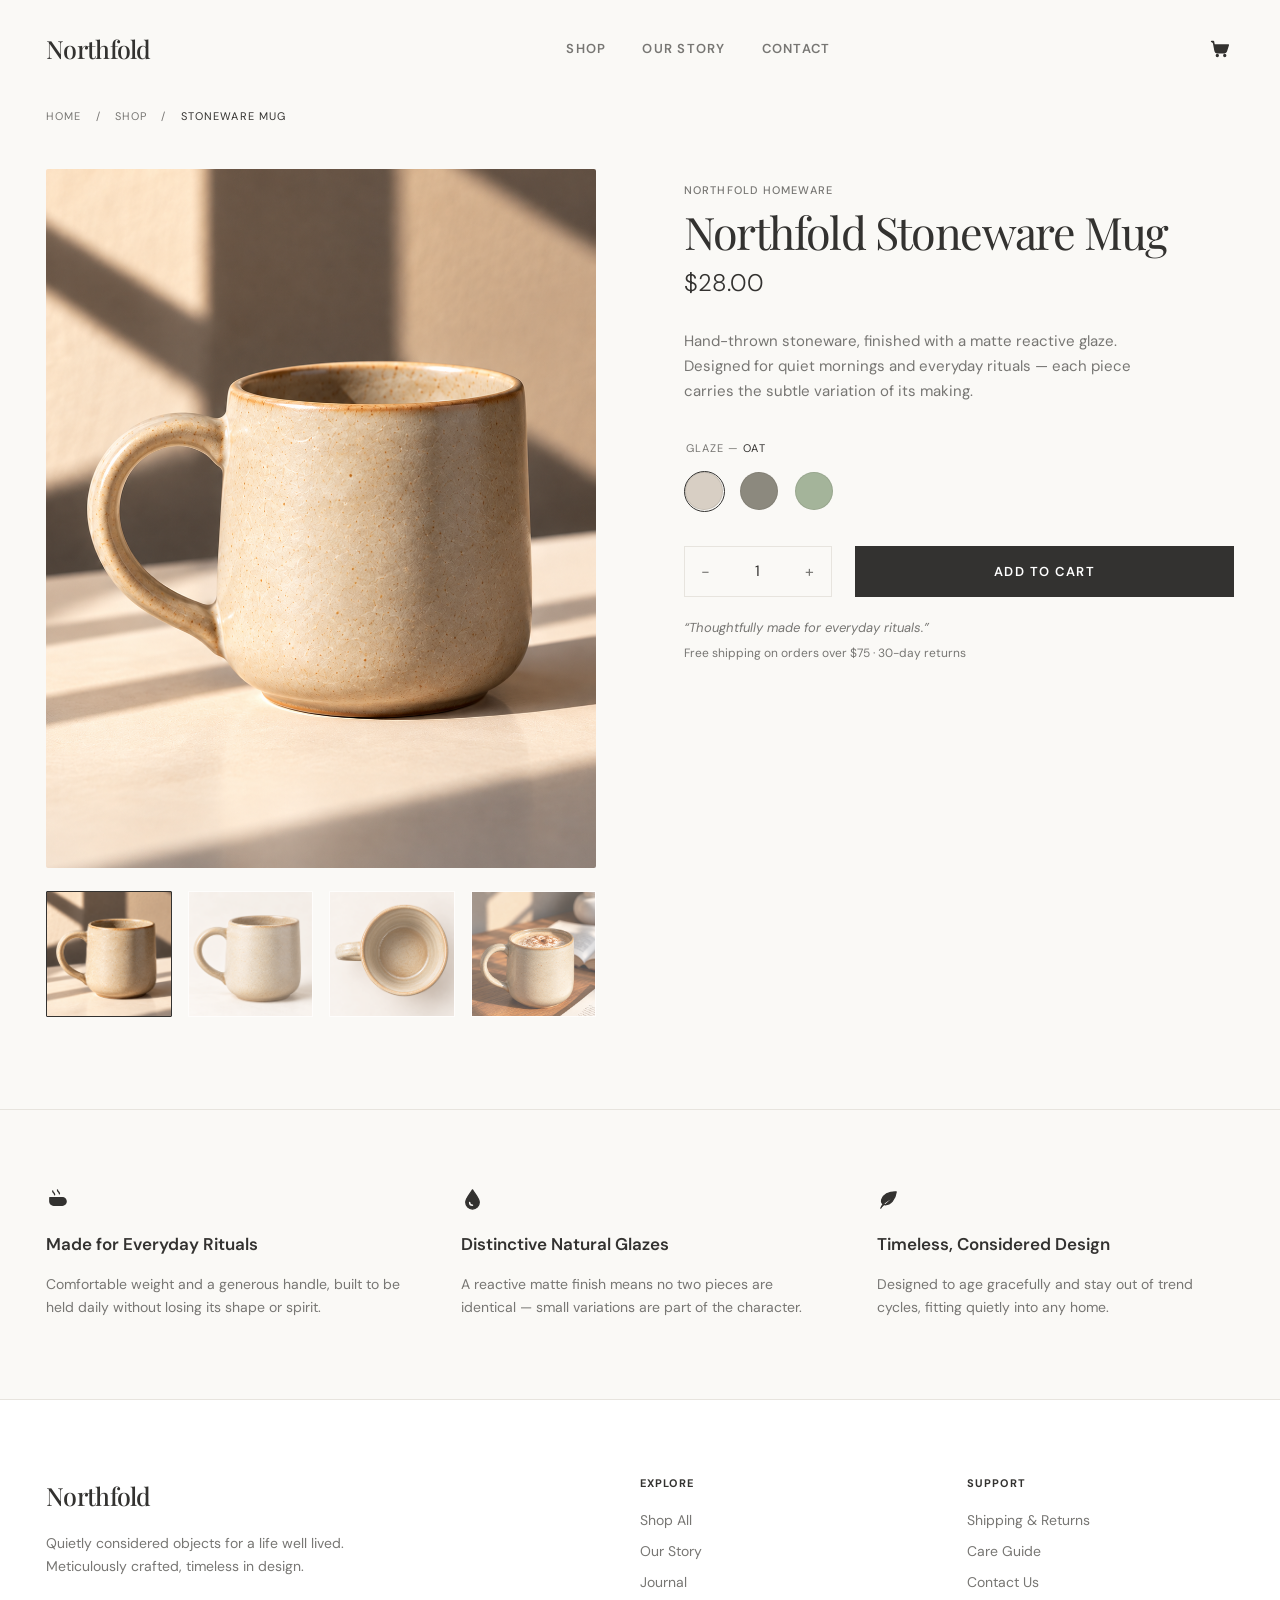
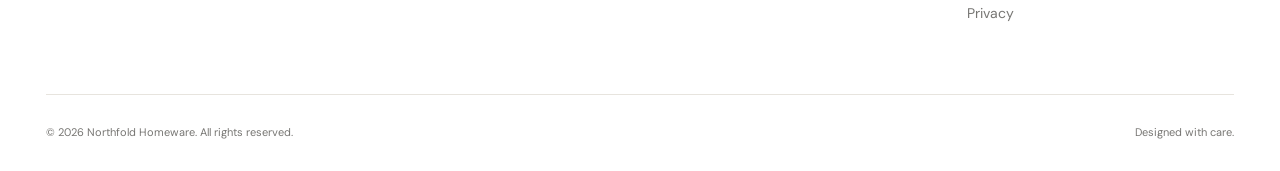
==== commit 94462593: "feat: completed css-based toggling of mugs by glaze and thumbnail" ====
--- a/index.html
+++ b/index.html
@@ -54,54 +54,56 @@
         aria-labelledby="product-title"
       >
         <div class="gallery">
-          <div class="hero-image">
-            <img
-              src="assets/images/mug-oat-sunlight.png"
-              alt="Oatmeal glazed stoneware mug in a sunlit studio"
-              fetchpriority="high"
-            />
-          </div>
-          <div class="thumbnails" aria-label="More product views">
-            <button
-              class="thumbnail is-active"
-              type="button"
-              aria-label="Front view, selected"
-            >
-              <img
-                src="assets/images/mug-oat-sunlight.png"
-                alt=""
-                loading="lazy"
-              />
-            </button>
-            <button class="thumbnail" type="button" aria-label="Side view">
-              <img
-                src="assets/images/mug-oat-front.png"
-                alt=""
-                loading="lazy"
-              />
-            </button>
-            <button
-              class="thumbnail"
-              type="button"
-              aria-label="View inside the mug"
-            >
-              <img
-                src="assets/images/mug-oat-interior.png"
-                alt=""
-                loading="lazy"
-              />
-            </button>
-            <button
-              class="thumbnail"
-              type="button"
-              aria-label="Mug in a morning setting"
-            >
-              <img
-                src="assets/images/mug-oat-lifestyle.png"
-                alt=""
-                loading="lazy"
-              />
-            </button>
+          <div class="gallery-group gallery--oat">
+            <fieldset class="gallery-views">
+              <legend class="visually-hidden">Oat glaze product images</legend>
+              <div class="hero-image">
+                <img class="view--sunlight" src="assets/images/mug-oat-sunlight.png" alt="Oat glazed stoneware mug in sunlight" fetchpriority="high" />
+                <img class="view--front" src="assets/images/mug-oat-front.png" alt="Front view of the Oat glazed stoneware mug" />
+                <img class="view--interior" src="assets/images/mug-oat-interior.png" alt="Interior of the Oat glazed stoneware mug" />
+                <img class="view--lifestyle" src="assets/images/mug-oat-lifestyle.png" alt="Oat glazed stoneware mug in a morning setting" />
+              </div>
+              <div class="thumbnails">
+                <div class="thumbnail-option"><input class="visually-hidden" type="radio" name="gallery-oat" id="oat-view-sunlight" value="sunlight" checked /><label class="thumbnail" for="oat-view-sunlight"><img src="assets/images/mug-oat-sunlight.png" alt="" /><span class="visually-hidden">Oat glaze, sunlight view</span></label></div>
+                <div class="thumbnail-option"><input class="visually-hidden" type="radio" name="gallery-oat" id="oat-view-front" value="front" /><label class="thumbnail" for="oat-view-front"><img src="assets/images/mug-oat-front.png" alt="" /><span class="visually-hidden">Oat glaze, front view</span></label></div>
+                <div class="thumbnail-option"><input class="visually-hidden" type="radio" name="gallery-oat" id="oat-view-interior" value="interior" /><label class="thumbnail" for="oat-view-interior"><img src="assets/images/mug-oat-interior.png" alt="" /><span class="visually-hidden">Oat glaze, interior view</span></label></div>
+                <div class="thumbnail-option"><input class="visually-hidden" type="radio" name="gallery-oat" id="oat-view-lifestyle" value="lifestyle" /><label class="thumbnail" for="oat-view-lifestyle"><img src="assets/images/mug-oat-lifestyle.png" alt="" /><span class="visually-hidden">Oat glaze, lifestyle view</span></label></div>
+              </div>
+            </fieldset>
+          </div>
+          <div class="gallery-group gallery--slate">
+            <fieldset class="gallery-views">
+              <legend class="visually-hidden">Slate glaze product images</legend>
+              <div class="hero-image">
+                <img class="view--sunlight" src="assets/images/mug-slate-sunlight.png" alt="Slate glazed stoneware mug in sunlight" />
+                <img class="view--front" src="assets/images/mug-slate-front.png" alt="Front view of the Slate glazed stoneware mug" />
+                <img class="view--interior" src="assets/images/mug-slate-interior.png" alt="Interior of the Slate glazed stoneware mug" />
+                <img class="view--lifestyle" src="assets/images/mug-slate-lifestyle.png" alt="Slate glazed stoneware mug in a morning setting" />
+              </div>
+              <div class="thumbnails">
+                <div class="thumbnail-option"><input class="visually-hidden" type="radio" name="gallery-slate" id="slate-view-sunlight" value="sunlight" checked /><label class="thumbnail" for="slate-view-sunlight"><img src="assets/images/mug-slate-sunlight.png" alt="" /><span class="visually-hidden">Slate glaze, sunlight view</span></label></div>
+                <div class="thumbnail-option"><input class="visually-hidden" type="radio" name="gallery-slate" id="slate-view-front" value="front" /><label class="thumbnail" for="slate-view-front"><img src="assets/images/mug-slate-front.png" alt="" /><span class="visually-hidden">Slate glaze, front view</span></label></div>
+                <div class="thumbnail-option"><input class="visually-hidden" type="radio" name="gallery-slate" id="slate-view-interior" value="interior" /><label class="thumbnail" for="slate-view-interior"><img src="assets/images/mug-slate-interior.png" alt="" /><span class="visually-hidden">Slate glaze, interior view</span></label></div>
+                <div class="thumbnail-option"><input class="visually-hidden" type="radio" name="gallery-slate" id="slate-view-lifestyle" value="lifestyle" /><label class="thumbnail" for="slate-view-lifestyle"><img src="assets/images/mug-slate-lifestyle.png" alt="" /><span class="visually-hidden">Slate glaze, lifestyle view</span></label></div>
+              </div>
+            </fieldset>
+          </div>
+          <div class="gallery-group gallery--moss">
+            <fieldset class="gallery-views">
+              <legend class="visually-hidden">Moss glaze product images</legend>
+              <div class="hero-image">
+                <img class="view--sunlight" src="assets/images/mug-moss-sunlight.png" alt="Moss glazed stoneware mug in sunlight" />
+                <img class="view--front" src="assets/images/mug-moss-front.png" alt="Front view of the Moss glazed stoneware mug" />
+                <img class="view--interior" src="assets/images/mug-moss-interior.png" alt="Interior of the Moss glazed stoneware mug" />
+                <img class="view--lifestyle" src="assets/images/mug-moss-lifestyle.png" alt="Moss glazed stoneware mug in a morning setting" />
+              </div>
+              <div class="thumbnails">
+                <div class="thumbnail-option"><input class="visually-hidden" type="radio" name="gallery-moss" id="moss-view-sunlight" value="sunlight" checked /><label class="thumbnail" for="moss-view-sunlight"><img src="assets/images/mug-moss-sunlight.png" alt="" /><span class="visually-hidden">Moss glaze, sunlight view</span></label></div>
+                <div class="thumbnail-option"><input class="visually-hidden" type="radio" name="gallery-moss" id="moss-view-front" value="front" /><label class="thumbnail" for="moss-view-front"><img src="assets/images/mug-moss-front.png" alt="" /><span class="visually-hidden">Moss glaze, front view</span></label></div>
+                <div class="thumbnail-option"><input class="visually-hidden" type="radio" name="gallery-moss" id="moss-view-interior" value="interior" /><label class="thumbnail" for="moss-view-interior"><img src="assets/images/mug-moss-interior.png" alt="" /><span class="visually-hidden">Moss glaze, interior view</span></label></div>
+                <div class="thumbnail-option"><input class="visually-hidden" type="radio" name="gallery-moss" id="moss-view-lifestyle" value="lifestyle" /><label class="thumbnail" for="moss-view-lifestyle"><img src="assets/images/mug-moss-lifestyle.png" alt="" /><span class="visually-hidden">Moss glaze, lifestyle view</span></label></div>
+              </div>
+            </fieldset>
           </div>
         </div>
         <div class="product-info">
@@ -117,7 +119,9 @@
             <fieldset class="glaze-selector">
               <legend>
                 Glaze <span aria-hidden="true">—</span>
-                <span class="selected-glaze">Oat</span>
+                <span class="selected-glaze selected-glaze--oat">Oat</span>
+                <span class="selected-glaze selected-glaze--slate">Slate</span>
+                <span class="selected-glaze selected-glaze--moss">Moss</span>
               </legend>
               <div class="swatches">
                 <label class="swatch oat"
--- a/styles.css
+++ b/styles.css
@@ -123,6 +123,22 @@
 .gallery {
   min-width: 0;
 }
+.gallery-group {
+  display: none;
+}
+.product:has(input[name="glaze"][value="oat"]:checked) .gallery--oat,
+.product:has(input[name="glaze"][value="slate"]:checked) .gallery--slate,
+.product:has(input[name="glaze"][value="moss"]:checked) .gallery--moss {
+  display: block;
+  animation: gallery-appear 0.18s ease-out both;
+}
+.gallery-views {
+  width: 100%;
+  min-width: 0;
+  margin: 0;
+  padding: 0;
+  border: 0;
+}
 .hero-image {
   width: 100%;
   aspect-ratio: 4 / 5.08;
@@ -130,7 +146,18 @@
   background: #e8e3da;
   border-radius: 2px;
 }
-.hero-image img,
+.hero-image img {
+  display: none;
+  width: 100%;
+  height: 100%;
+  object-fit: cover;
+}
+.gallery-views:has(input[value="sunlight"]:checked) .hero-image .view--sunlight,
+.gallery-views:has(input[value="front"]:checked) .hero-image .view--front,
+.gallery-views:has(input[value="interior"]:checked) .hero-image .view--interior,
+.gallery-views:has(input[value="lifestyle"]:checked) .hero-image .view--lifestyle {
+  display: block;
+}
 .thumbnail img {
   display: block;
   width: 100%;
@@ -143,7 +170,12 @@
   gap: 16px;
   margin-top: 23px;
 }
+.thumbnail-option {
+  position: relative;
+  min-width: 0;
+}
 .thumbnail {
+  display: block;
   aspect-ratio: 1;
   min-width: 0;
   padding: 0;
@@ -152,13 +184,28 @@
   border-radius: 1px;
   background: var(--surface);
   opacity: 0.68;
+  cursor: pointer;
 }
 .thumbnail:hover,
-.thumbnail.is-active {
+.thumbnail-option input:checked + .thumbnail {
   opacity: 1;
 }
-.thumbnail.is-active {
+.thumbnail-option input:checked + .thumbnail {
   border-color: var(--ink);
+}
+.thumbnail-option input:focus-visible + .thumbnail {
+  outline: 2px solid #5c7791;
+  outline-offset: 3px;
+}
+.gallery-group:has(input:focus-visible) {
+  overflow: visible;
+}
+@keyframes gallery-appear {
+  from { opacity: 0.82; }
+  to { opacity: 1; }
+}
+@media (prefers-reduced-motion: reduce) {
+  .gallery-group { animation: none !important; }
 }
 .product-info {
   padding-top: 14px;
@@ -203,7 +250,13 @@
   text-transform: uppercase;
 }
 .selected-glaze {
+  display: none;
   color: var(--ink);
+}
+.product:has(input[name="glaze"][value="oat"]:checked) .selected-glaze--oat,
+.product:has(input[name="glaze"][value="slate"]:checked) .selected-glaze--slate,
+.product:has(input[name="glaze"][value="moss"]:checked) .selected-glaze--moss {
+  display: inline;
 }
 .swatches {
   display: flex;
